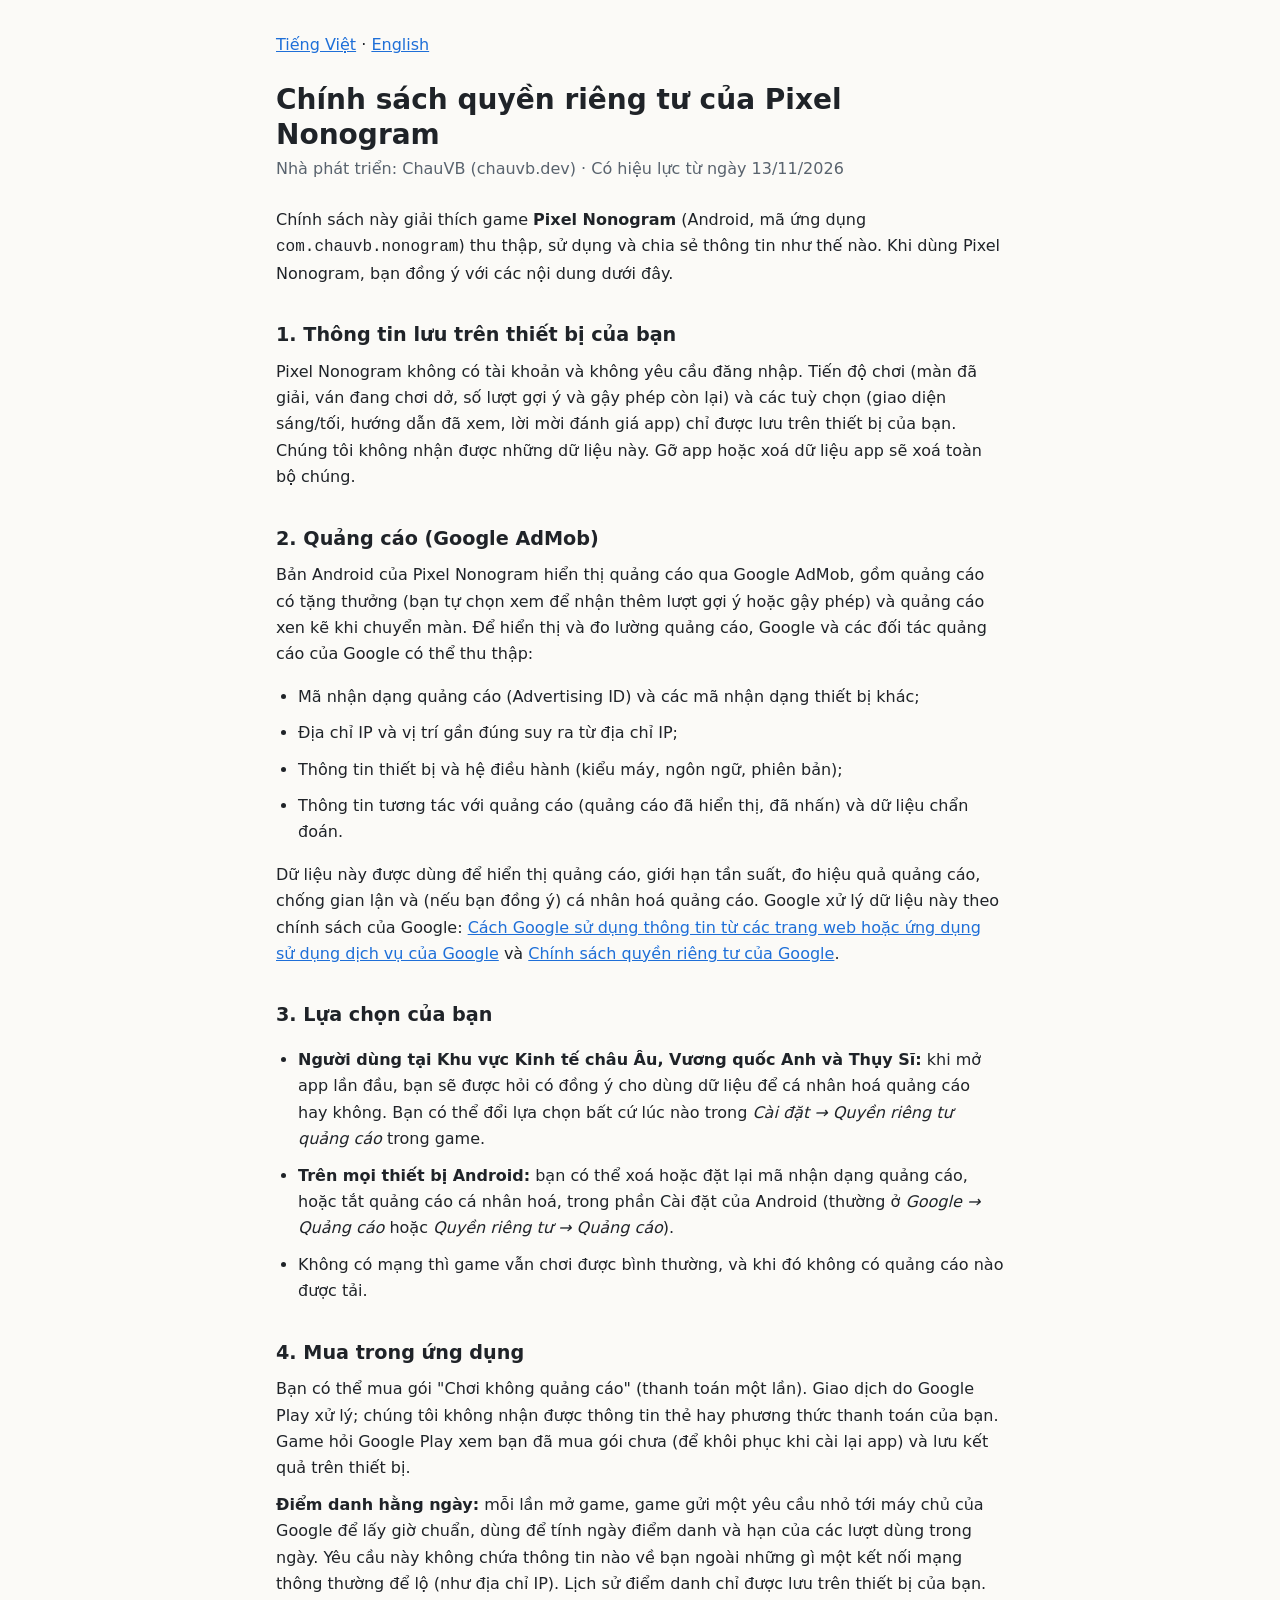
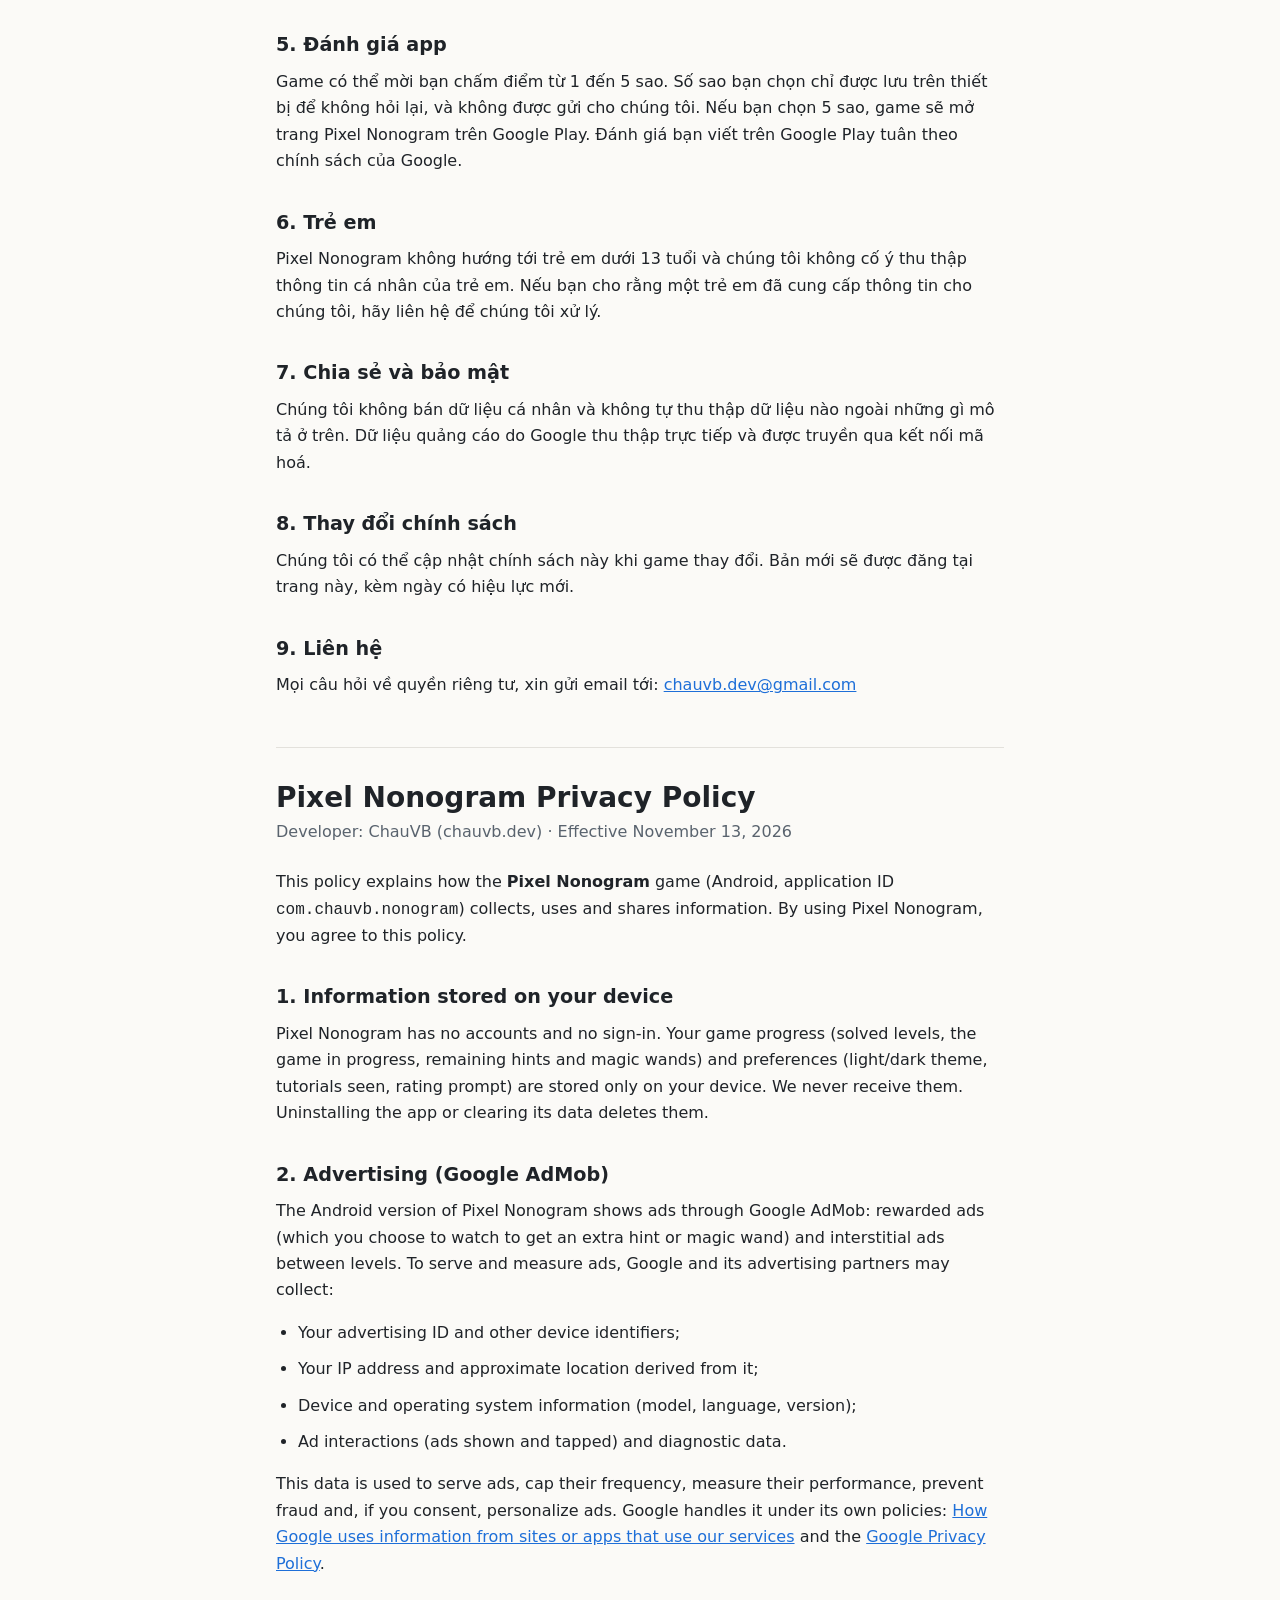
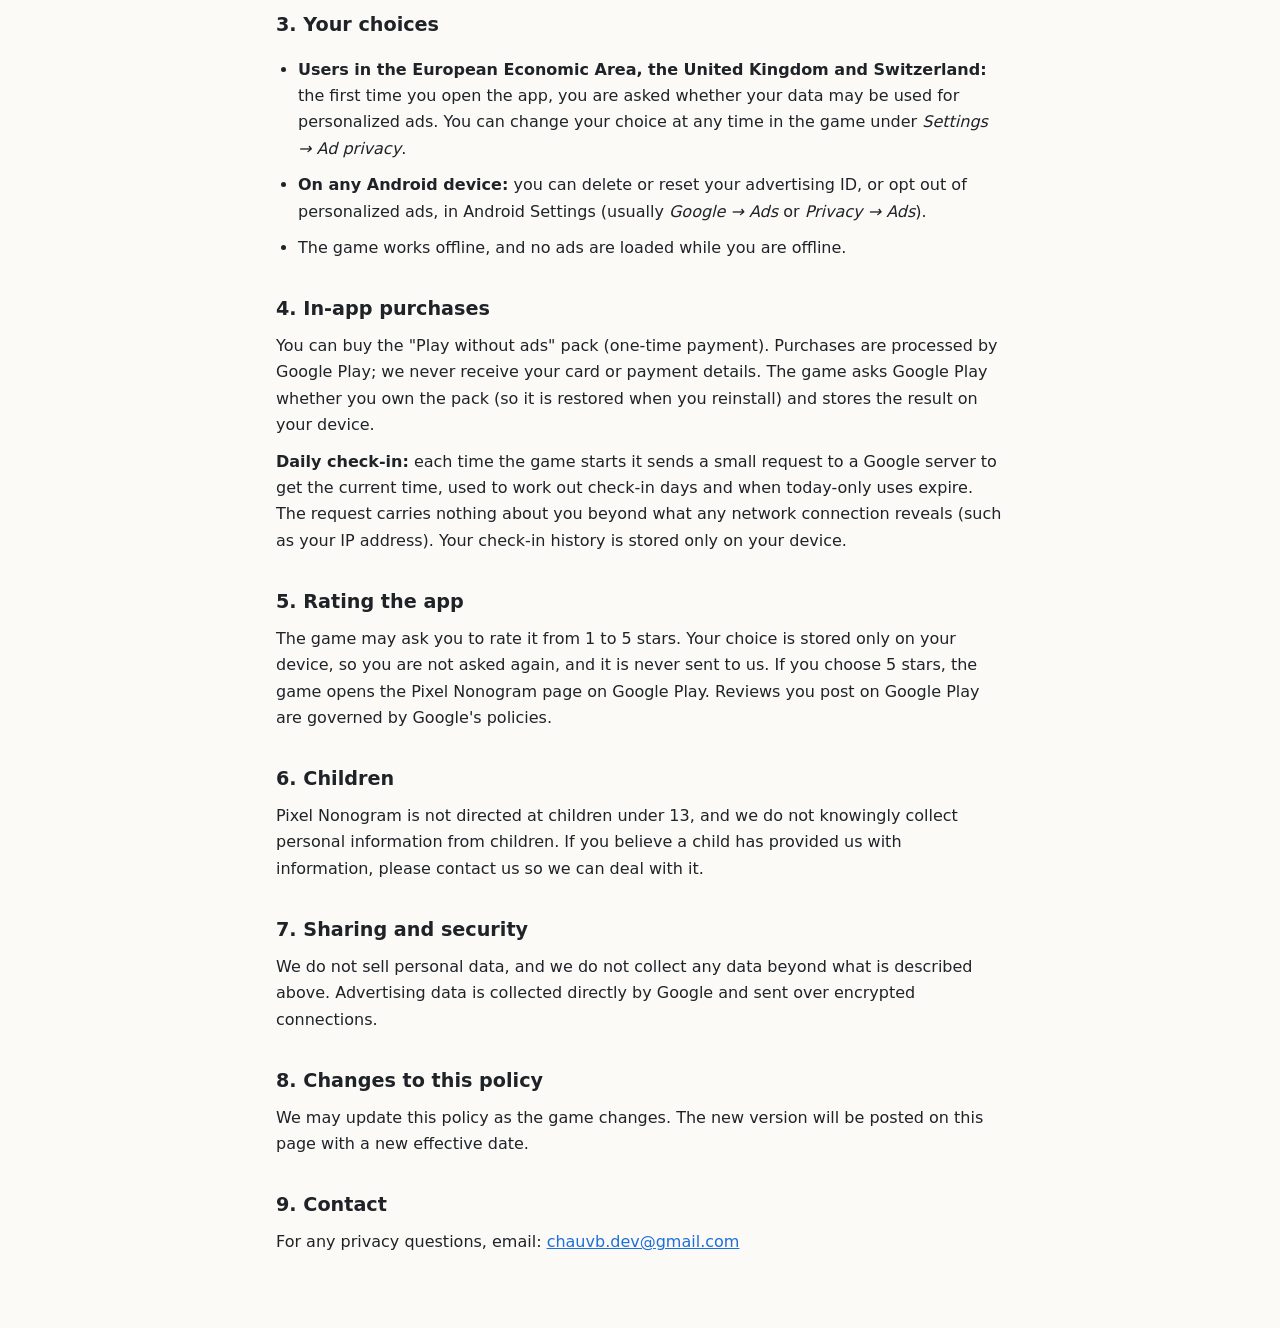
==== nonogram/privacy/index.html @ 297b31ff "Move the Pixel Nonogram privacy policy here and add a README The policy keeps its URL (/nonogram/pri" ====
<!doctype html>
<html lang="vi">
<head>
<meta charset="utf-8">
<meta name="viewport" content="width=device-width, initial-scale=1">
<title>Pixel Nonogram – Chính sách quyền riêng tư / Privacy Policy</title>
<meta name="description" content="Chính sách quyền riêng tư của game Pixel Nonogram / Privacy policy of the Pixel Nonogram game.">
<style>
  :root {
    --bg: #fbfaf7;
    --fg: #1f2328;
    --muted: #59636e;
    --accent: #1e6fd8;
    --rule: #e3e1dc;
  }
  @media (prefers-color-scheme: dark) {
    :root {
      --bg: #15171a;
      --fg: #e6e6e3;
      --muted: #a0a7af;
      --accent: #7fb0f5;
      --rule: #2c3036;
    }
  }
  * { box-sizing: border-box; }
  body {
    margin: 0;
    background: var(--bg);
    color: var(--fg);
    font: 16px/1.65 system-ui, -apple-system, "Segoe UI", Roboto, sans-serif;
  }
  main { max-width: 760px; margin: 0 auto; padding: 32px 16px 64px; }
  h1 { font-size: 1.75rem; line-height: 1.25; margin: 0 0 4px; }
  h2 { font-size: 1.2rem; margin: 32px 0 8px; }
  p, li { margin: 0 0 10px; }
  ul { padding-left: 22px; }
  a { color: var(--accent); }
  .meta { color: var(--muted); margin-bottom: 24px; }
  .lang { margin: 0 0 24px; }
  section.lang-block + section.lang-block {
    border-top: 1px solid var(--rule);
    margin-top: 48px;
    padding-top: 32px;
  }
</style>
</head>
<body>
<main>
  <p class="lang"><a href="#vi">Tiếng Việt</a> · <a href="#en">English</a></p>

  <section class="lang-block" id="vi" lang="vi">
    <h1>Chính sách quyền riêng tư của Pixel Nonogram</h1>
    <p class="meta">Nhà phát triển: ChauVB (chauvb.dev) · Có hiệu lực từ ngày 13/11/2026</p>

    <p>Chính sách này giải thích game <strong>Pixel Nonogram</strong> (Android, mã ứng dụng <code>com.chauvb.nonogram</code>) thu thập, sử dụng và chia sẻ thông tin như thế nào. Khi dùng Pixel Nonogram, bạn đồng ý với các nội dung dưới đây.</p>

    <h2>1. Thông tin lưu trên thiết bị của bạn</h2>
    <p>Pixel Nonogram không có tài khoản và không yêu cầu đăng nhập. Tiến độ chơi (màn đã giải, ván đang chơi dở, số lượt gợi ý và gậy phép còn lại) và các tuỳ chọn (giao diện sáng/tối, hướng dẫn đã xem, lời mời đánh giá app) chỉ được lưu trên thiết bị của bạn. Chúng tôi không nhận được những dữ liệu này. Gỡ app hoặc xoá dữ liệu app sẽ xoá toàn bộ chúng.</p>

    <h2>2. Quảng cáo (Google AdMob)</h2>
    <p>Bản Android của Pixel Nonogram hiển thị quảng cáo qua Google AdMob, gồm quảng cáo có tặng thưởng (bạn tự chọn xem để nhận thêm lượt gợi ý hoặc gậy phép) và quảng cáo xen kẽ khi chuyển màn. Để hiển thị và đo lường quảng cáo, Google và các đối tác quảng cáo của Google có thể thu thập:</p>
    <ul>
      <li>Mã nhận dạng quảng cáo (Advertising ID) và các mã nhận dạng thiết bị khác;</li>
      <li>Địa chỉ IP và vị trí gần đúng suy ra từ địa chỉ IP;</li>
      <li>Thông tin thiết bị và hệ điều hành (kiểu máy, ngôn ngữ, phiên bản);</li>
      <li>Thông tin tương tác với quảng cáo (quảng cáo đã hiển thị, đã nhấn) và dữ liệu chẩn đoán.</li>
    </ul>
    <p>Dữ liệu này được dùng để hiển thị quảng cáo, giới hạn tần suất, đo hiệu quả quảng cáo, chống gian lận và (nếu bạn đồng ý) cá nhân hoá quảng cáo. Google xử lý dữ liệu này theo chính sách của Google: <a href="https://policies.google.com/technologies/partner-sites">Cách Google sử dụng thông tin từ các trang web hoặc ứng dụng sử dụng dịch vụ của Google</a> và <a href="https://policies.google.com/privacy">Chính sách quyền riêng tư của Google</a>.</p>

    <h2>3. Lựa chọn của bạn</h2>
    <ul>
      <li><strong>Người dùng tại Khu vực Kinh tế châu Âu, Vương quốc Anh và Thụy Sĩ:</strong> khi mở app lần đầu, bạn sẽ được hỏi có đồng ý cho dùng dữ liệu để cá nhân hoá quảng cáo hay không. Bạn có thể đổi lựa chọn bất cứ lúc nào trong <em>Cài đặt → Quyền riêng tư quảng cáo</em> trong game.</li>
      <li><strong>Trên mọi thiết bị Android:</strong> bạn có thể xoá hoặc đặt lại mã nhận dạng quảng cáo, hoặc tắt quảng cáo cá nhân hoá, trong phần Cài đặt của Android (thường ở <em>Google → Quảng cáo</em> hoặc <em>Quyền riêng tư → Quảng cáo</em>).</li>
      <li>Không có mạng thì game vẫn chơi được bình thường, và khi đó không có quảng cáo nào được tải.</li>
    </ul>

    <h2>4. Mua trong ứng dụng</h2>
    <p>Bạn có thể mua gói "Chơi không quảng cáo" (thanh toán một lần). Giao dịch do Google Play xử lý; chúng tôi không nhận được thông tin thẻ hay phương thức thanh toán của bạn. Game hỏi Google Play xem bạn đã mua gói chưa (để khôi phục khi cài lại app) và lưu kết quả trên thiết bị.</p>
    <p><strong>Điểm danh hằng ngày:</strong> mỗi lần mở game, game gửi một yêu cầu nhỏ tới máy chủ của Google để lấy giờ chuẩn, dùng để tính ngày điểm danh và hạn của các lượt dùng trong ngày. Yêu cầu này không chứa thông tin nào về bạn ngoài những gì một kết nối mạng thông thường để lộ (như địa chỉ IP). Lịch sử điểm danh chỉ được lưu trên thiết bị của bạn.</p>

    <h2>5. Đánh giá app</h2>
    <p>Game có thể mời bạn chấm điểm từ 1 đến 5 sao. Số sao bạn chọn chỉ được lưu trên thiết bị để không hỏi lại, và không được gửi cho chúng tôi. Nếu bạn chọn 5 sao, game sẽ mở trang Pixel Nonogram trên Google Play. Đánh giá bạn viết trên Google Play tuân theo chính sách của Google.</p>

    <h2>6. Trẻ em</h2>
    <p>Pixel Nonogram không hướng tới trẻ em dưới 13 tuổi và chúng tôi không cố ý thu thập thông tin cá nhân của trẻ em. Nếu bạn cho rằng một trẻ em đã cung cấp thông tin cho chúng tôi, hãy liên hệ để chúng tôi xử lý.</p>

    <h2>7. Chia sẻ và bảo mật</h2>
    <p>Chúng tôi không bán dữ liệu cá nhân và không tự thu thập dữ liệu nào ngoài những gì mô tả ở trên. Dữ liệu quảng cáo do Google thu thập trực tiếp và được truyền qua kết nối mã hoá.</p>

    <h2>8. Thay đổi chính sách</h2>
    <p>Chúng tôi có thể cập nhật chính sách này khi game thay đổi. Bản mới sẽ được đăng tại trang này, kèm ngày có hiệu lực mới.</p>

    <h2>9. Liên hệ</h2>
    <p>Mọi câu hỏi về quyền riêng tư, xin gửi email tới: <a href="mailto:chauvb.dev@gmail.com">chauvb.dev@gmail.com</a></p>
  </section>

  <section class="lang-block" id="en" lang="en">
    <h1>Pixel Nonogram Privacy Policy</h1>
    <p class="meta">Developer: ChauVB (chauvb.dev) · Effective November 13, 2026</p>

    <p>This policy explains how the <strong>Pixel Nonogram</strong> game (Android, application ID <code>com.chauvb.nonogram</code>) collects, uses and shares information. By using Pixel Nonogram, you agree to this policy.</p>

    <h2>1. Information stored on your device</h2>
    <p>Pixel Nonogram has no accounts and no sign-in. Your game progress (solved levels, the game in progress, remaining hints and magic wands) and preferences (light/dark theme, tutorials seen, rating prompt) are stored only on your device. We never receive them. Uninstalling the app or clearing its data deletes them.</p>

    <h2>2. Advertising (Google AdMob)</h2>
    <p>The Android version of Pixel Nonogram shows ads through Google AdMob: rewarded ads (which you choose to watch to get an extra hint or magic wand) and interstitial ads between levels. To serve and measure ads, Google and its advertising partners may collect:</p>
    <ul>
      <li>Your advertising ID and other device identifiers;</li>
      <li>Your IP address and approximate location derived from it;</li>
      <li>Device and operating system information (model, language, version);</li>
      <li>Ad interactions (ads shown and tapped) and diagnostic data.</li>
    </ul>
    <p>This data is used to serve ads, cap their frequency, measure their performance, prevent fraud and, if you consent, personalize ads. Google handles it under its own policies: <a href="https://policies.google.com/technologies/partner-sites">How Google uses information from sites or apps that use our services</a> and the <a href="https://policies.google.com/privacy">Google Privacy Policy</a>.</p>

    <h2>3. Your choices</h2>
    <ul>
      <li><strong>Users in the European Economic Area, the United Kingdom and Switzerland:</strong> the first time you open the app, you are asked whether your data may be used for personalized ads. You can change your choice at any time in the game under <em>Settings → Ad privacy</em>.</li>
      <li><strong>On any Android device:</strong> you can delete or reset your advertising ID, or opt out of personalized ads, in Android Settings (usually <em>Google → Ads</em> or <em>Privacy → Ads</em>).</li>
      <li>The game works offline, and no ads are loaded while you are offline.</li>
    </ul>

    <h2>4. In-app purchases</h2>
    <p>You can buy the "Play without ads" pack (one-time payment). Purchases are processed by Google Play; we never receive your card or payment details. The game asks Google Play whether you own the pack (so it is restored when you reinstall) and stores the result on your device.</p>
    <p><strong>Daily check-in:</strong> each time the game starts it sends a small request to a Google server to get the current time, used to work out check-in days and when today-only uses expire. The request carries nothing about you beyond what any network connection reveals (such as your IP address). Your check-in history is stored only on your device.</p>

    <h2>5. Rating the app</h2>
    <p>The game may ask you to rate it from 1 to 5 stars. Your choice is stored only on your device, so you are not asked again, and it is never sent to us. If you choose 5 stars, the game opens the Pixel Nonogram page on Google Play. Reviews you post on Google Play are governed by Google's policies.</p>

    <h2>6. Children</h2>
    <p>Pixel Nonogram is not directed at children under 13, and we do not knowingly collect personal information from children. If you believe a child has provided us with information, please contact us so we can deal with it.</p>

    <h2>7. Sharing and security</h2>
    <p>We do not sell personal data, and we do not collect any data beyond what is described above. Advertising data is collected directly by Google and sent over encrypted connections.</p>

    <h2>8. Changes to this policy</h2>
    <p>We may update this policy as the game changes. The new version will be posted on this page with a new effective date.</p>

    <h2>9. Contact</h2>
    <p>For any privacy questions, email: <a href="mailto:chauvb.dev@gmail.com">chauvb.dev@gmail.com</a></p>
  </section>
</main>
</body>
</html>
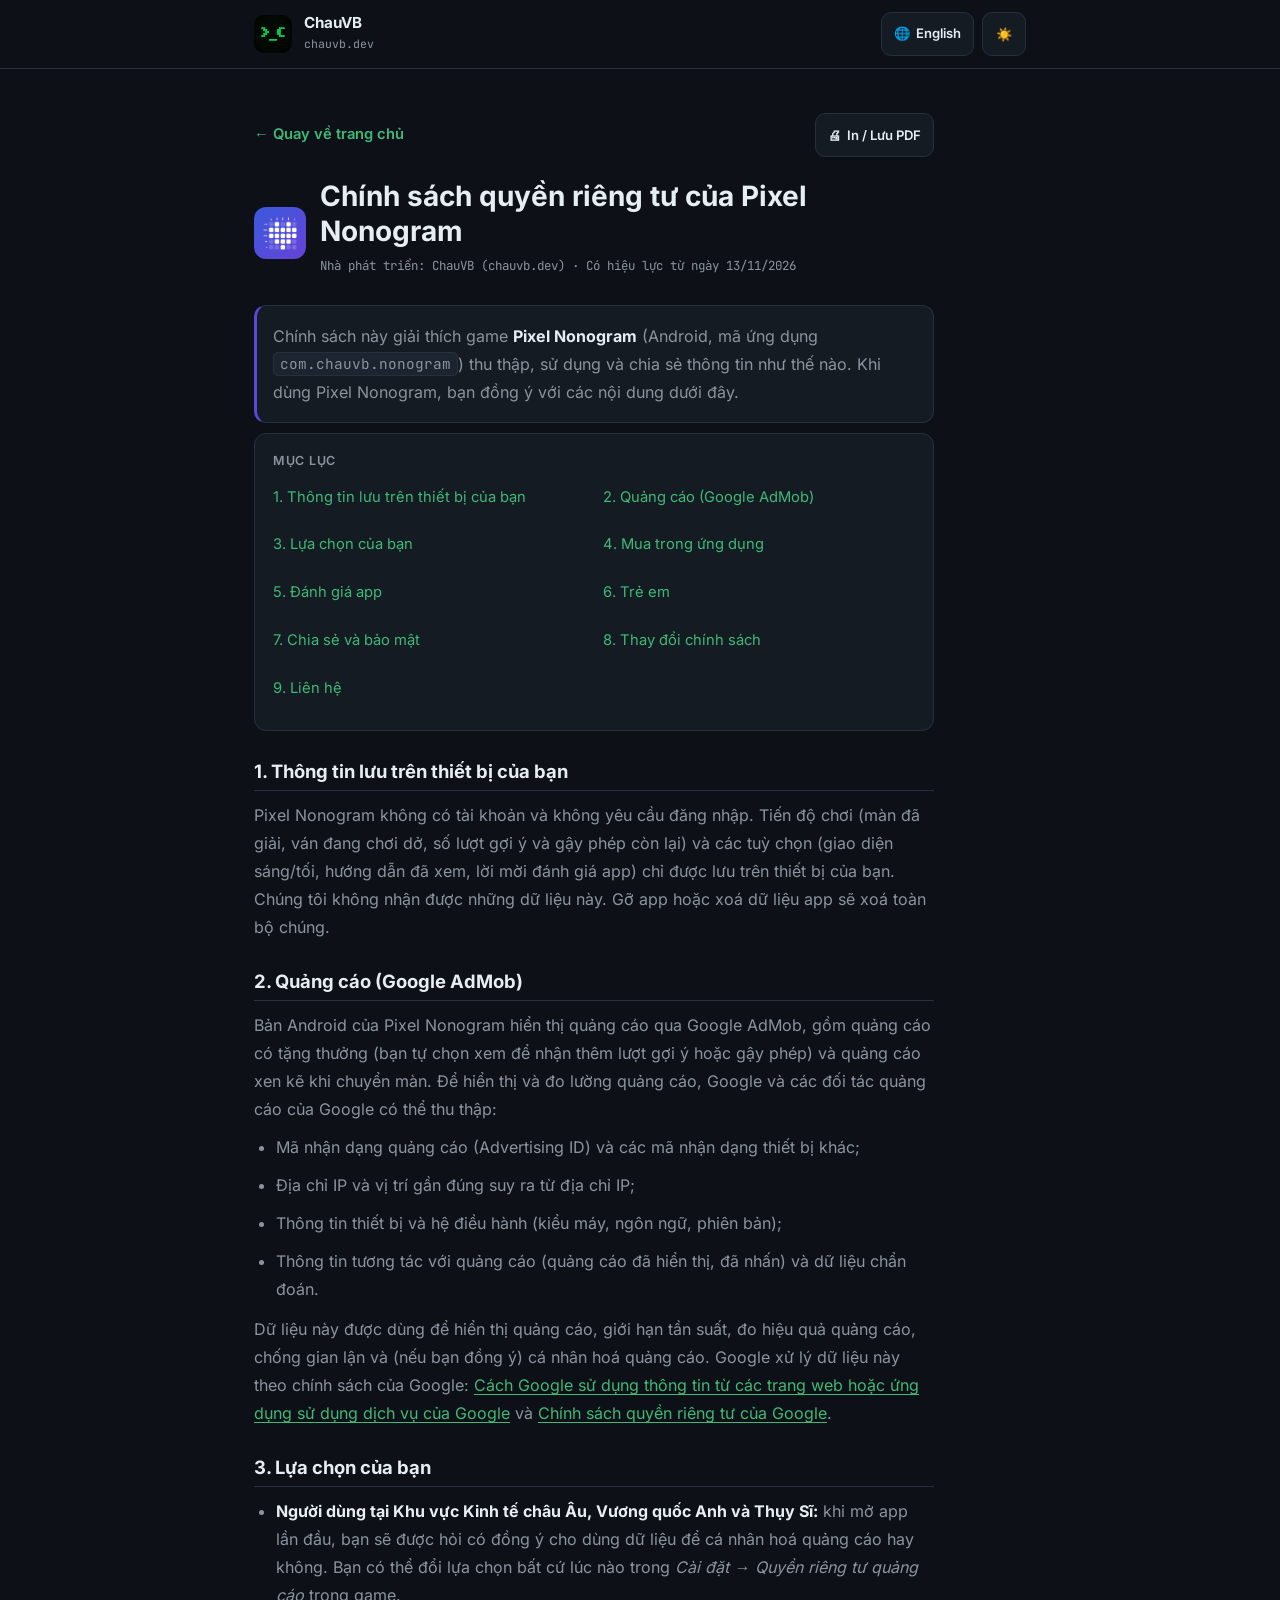
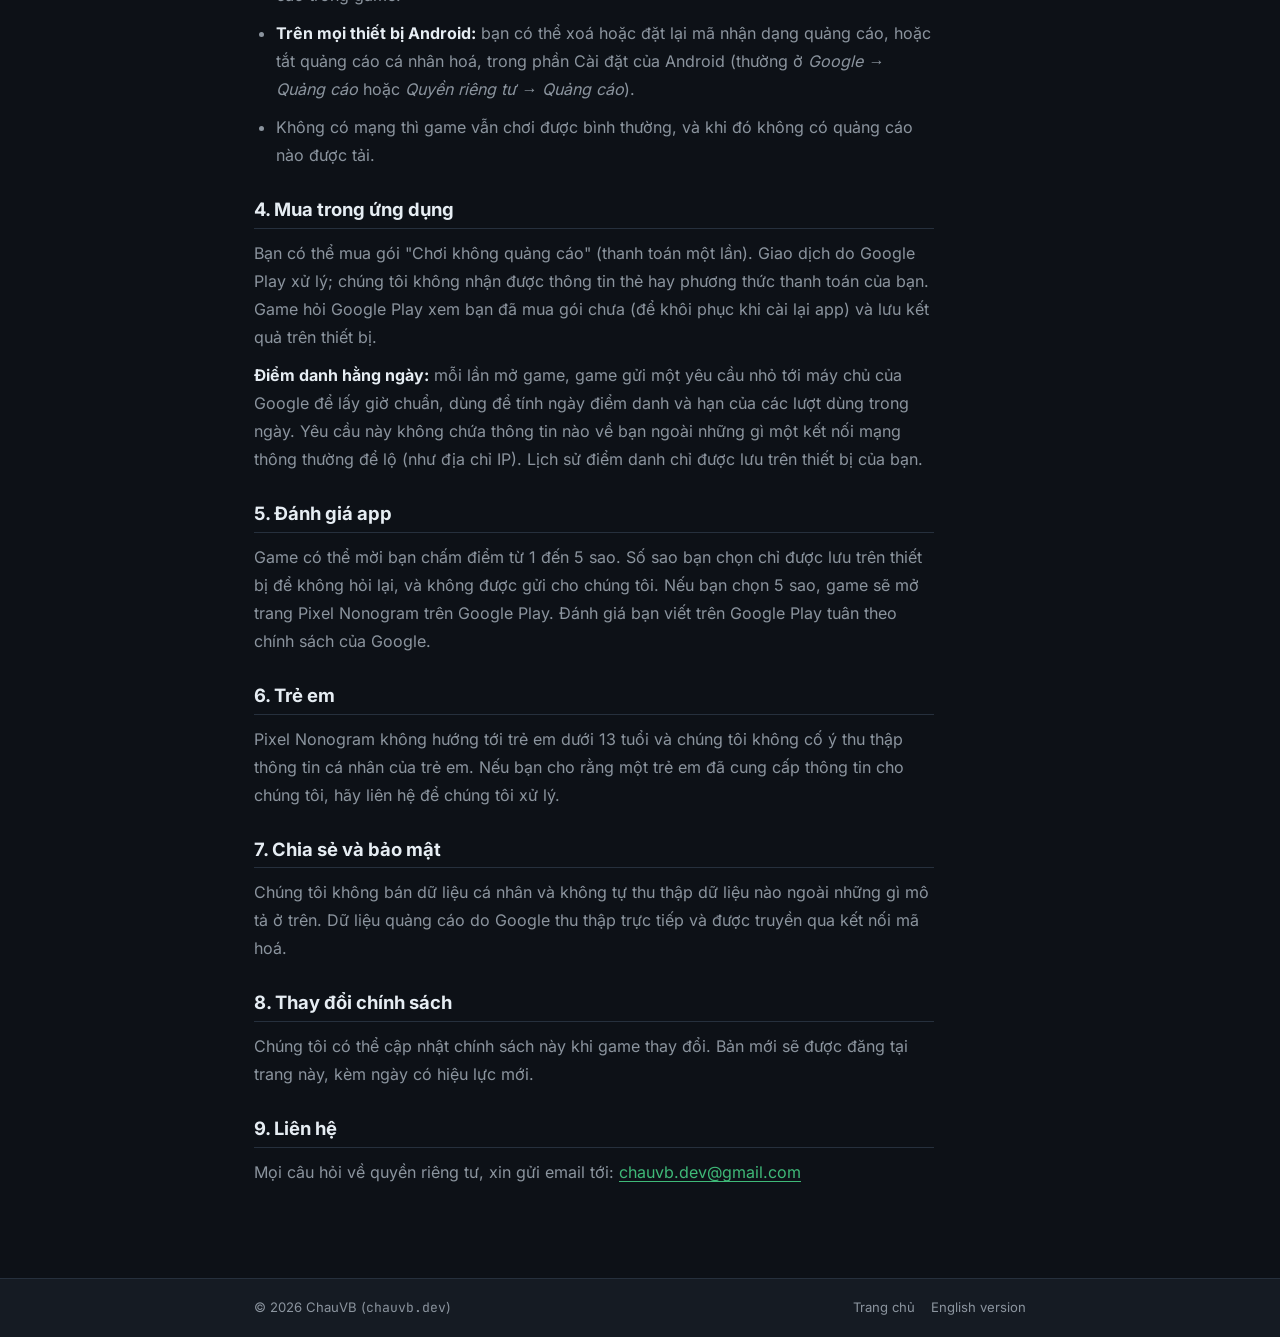
==== commit 3fa6a866: "Redesign ChauVB website (dark-default minimalist theme, /en/ i18n, templates, 404)" ====
--- a/nonogram/privacy/index.html
+++ b/nonogram/privacy/index.html
@@ -1,144 +1,163 @@
 <!doctype html>
 <html lang="vi">
 <head>
-<meta charset="utf-8">
-<meta name="viewport" content="width=device-width, initial-scale=1">
-<title>Pixel Nonogram – Chính sách quyền riêng tư / Privacy Policy</title>
-<meta name="description" content="Chính sách quyền riêng tư của game Pixel Nonogram / Privacy policy of the Pixel Nonogram game.">
-<style>
-  :root {
-    --bg: #fbfaf7;
-    --fg: #1f2328;
-    --muted: #59636e;
-    --accent: #1e6fd8;
-    --rule: #e3e1dc;
-  }
-  @media (prefers-color-scheme: dark) {
-    :root {
-      --bg: #15171a;
-      --fg: #e6e6e3;
-      --muted: #a0a7af;
-      --accent: #7fb0f5;
-      --rule: #2c3036;
-    }
-  }
-  * { box-sizing: border-box; }
-  body {
-    margin: 0;
-    background: var(--bg);
-    color: var(--fg);
-    font: 16px/1.65 system-ui, -apple-system, "Segoe UI", Roboto, sans-serif;
-  }
-  main { max-width: 760px; margin: 0 auto; padding: 32px 16px 64px; }
-  h1 { font-size: 1.75rem; line-height: 1.25; margin: 0 0 4px; }
-  h2 { font-size: 1.2rem; margin: 32px 0 8px; }
-  p, li { margin: 0 0 10px; }
-  ul { padding-left: 22px; }
-  a { color: var(--accent); }
-  .meta { color: var(--muted); margin-bottom: 24px; }
-  .lang { margin: 0 0 24px; }
-  section.lang-block + section.lang-block {
-    border-top: 1px solid var(--rule);
-    margin-top: 48px;
-    padding-top: 32px;
-  }
-</style>
+  <meta charset="utf-8">
+  <meta name="viewport" content="width=device-width, initial-scale=1">
+  <title>Chính sách quyền riêng tư của Pixel Nonogram — ChauVB</title>
+  <meta name="description" content="Chính sách quyền riêng tư của game Pixel Nonogram (com.chauvb.nonogram) phát triển bởi ChauVB (chauvb.dev).">
+  <meta name="theme-color" content="#0D1117">
+
+  <link rel="canonical" href="https://vubaochau-coder.github.io/nonogram/privacy/">
+  <link rel="alternate" hreflang="vi" href="https://vubaochau-coder.github.io/nonogram/privacy/">
+  <link rel="alternate" hreflang="en" href="https://vubaochau-coder.github.io/en/nonogram/privacy/">
+  <link rel="alternate" hreflang="x-default" href="https://vubaochau-coder.github.io/nonogram/privacy/">
+
+  <link rel="icon" href="/favicon.ico" sizes="any">
+  <link rel="icon" href="/favicon.svg" type="image/svg+xml">
+  <link rel="apple-touch-icon" href="/apple-touch-icon.png">
+
+  <meta property="og:type" content="article">
+  <meta property="og:site_name" content="ChauVB">
+  <meta property="og:title" content="Chính sách quyền riêng tư của Pixel Nonogram">
+  <meta property="og:description" content="Chính sách quyền riêng tư của game Pixel Nonogram (Android, com.chauvb.nonogram).">
+  <meta property="og:url" content="https://vubaochau-coder.github.io/nonogram/privacy/">
+  <meta property="og:image" content="https://vubaochau-coder.github.io/images/og-image.png">
+
+  <script>try{if(localStorage.getItem('chauvb-theme')==='light')document.documentElement.setAttribute('data-theme','light')}catch(e){}</script>
+  <link rel="stylesheet" href="/assets/site.css">
 </head>
 <body>
-<main>
-  <p class="lang"><a href="#vi">Tiếng Việt</a> · <a href="#en">English</a></p>
+  <a class="skip-link" href="#main-content">Chuyển tới nội dung chính</a>
 
-  <section class="lang-block" id="vi" lang="vi">
-    <h1>Chính sách quyền riêng tư của Pixel Nonogram</h1>
-    <p class="meta">Nhà phát triển: ChauVB (chauvb.dev) · Có hiệu lực từ ngày 13/11/2026</p>
+  <header class="site-header">
+    <div class="container header-inner">
+      <a class="brand-link" href="/">
+        <img class="brand-logo" src="/images/chauvb-logo.svg" alt="Biểu tượng chauvb.dev" width="38" height="38">
+        <span>
+          <span class="brand-name">ChauVB</span>
+          <span class="brand-handle">chauvb.dev</span>
+        </span>
+      </a>
 
-    <p>Chính sách này giải thích game <strong>Pixel Nonogram</strong> (Android, mã ứng dụng <code>com.chauvb.nonogram</code>) thu thập, sử dụng và chia sẻ thông tin như thế nào. Khi dùng Pixel Nonogram, bạn đồng ý với các nội dung dưới đây.</p>
+      <nav class="header-actions" aria-label="Ngôn ngữ và giao diện">
+        <a class="control-btn" href="/en/nonogram/privacy/" lang="en" hreflang="en">
+          <span aria-hidden="true">🌐</span>
+          <span>English</span>
+        </a>
+        <button id="theme-toggle" class="control-btn" type="button" aria-pressed="false"
+                data-label-light="Chuyển sang giao diện sáng"
+                data-label-dark="Chuyển sang giao diện tối"
+                aria-label="Chuyển sang giao diện sáng">
+          <span data-theme-icon aria-hidden="true">☀️</span>
+        </button>
+      </nav>
+    </div>
+  </header>
 
-    <h2>1. Thông tin lưu trên thiết bị của bạn</h2>
-    <p>Pixel Nonogram không có tài khoản và không yêu cầu đăng nhập. Tiến độ chơi (màn đã giải, ván đang chơi dở, số lượt gợi ý và gậy phép còn lại) và các tuỳ chọn (giao diện sáng/tối, hướng dẫn đã xem, lời mời đánh giá app) chỉ được lưu trên thiết bị của bạn. Chúng tôi không nhận được những dữ liệu này. Gỡ app hoặc xoá dữ liệu app sẽ xoá toàn bộ chúng.</p>
+  <main id="main-content" class="container">
+    <article class="policy-article" style="--app-accent: #5B48DA;">
+      <div class="policy-topbar">
+        <a class="back-link" href="/">← Quay về trang chủ</a>
+        <button class="control-btn no-print" type="button" onclick="window.print()">
+          <span aria-hidden="true">🖨</span>
+          <span>In / Lưu PDF</span>
+        </button>
+      </div>
 
-    <h2>2. Quảng cáo (Google AdMob)</h2>
-    <p>Bản Android của Pixel Nonogram hiển thị quảng cáo qua Google AdMob, gồm quảng cáo có tặng thưởng (bạn tự chọn xem để nhận thêm lượt gợi ý hoặc gậy phép) và quảng cáo xen kẽ khi chuyển màn. Để hiển thị và đo lường quảng cáo, Google và các đối tác quảng cáo của Google có thể thu thập:</p>
-    <ul>
-      <li>Mã nhận dạng quảng cáo (Advertising ID) và các mã nhận dạng thiết bị khác;</li>
-      <li>Địa chỉ IP và vị trí gần đúng suy ra từ địa chỉ IP;</li>
-      <li>Thông tin thiết bị và hệ điều hành (kiểu máy, ngôn ngữ, phiên bản);</li>
-      <li>Thông tin tương tác với quảng cáo (quảng cáo đã hiển thị, đã nhấn) và dữ liệu chẩn đoán.</li>
-    </ul>
-    <p>Dữ liệu này được dùng để hiển thị quảng cáo, giới hạn tần suất, đo hiệu quả quảng cáo, chống gian lận và (nếu bạn đồng ý) cá nhân hoá quảng cáo. Google xử lý dữ liệu này theo chính sách của Google: <a href="https://policies.google.com/technologies/partner-sites">Cách Google sử dụng thông tin từ các trang web hoặc ứng dụng sử dụng dịch vụ của Google</a> và <a href="https://policies.google.com/privacy">Chính sách quyền riêng tư của Google</a>.</p>
+      <div class="policy-header">
+        <img class="policy-app-icon" src="/images/pixel-nonogram.png" alt="Biểu tượng Pixel Nonogram" width="52" height="52">
+        <div>
+          <h1>Chính sách quyền riêng tư của Pixel Nonogram</h1>
+          <p class="policy-meta">Nhà phát triển: ChauVB (chauvb.dev) · Có hiệu lực từ ngày 13/11/2026</p>
+        </div>
+      </div>
 
-    <h2>3. Lựa chọn của bạn</h2>
-    <ul>
-      <li><strong>Người dùng tại Khu vực Kinh tế châu Âu, Vương quốc Anh và Thụy Sĩ:</strong> khi mở app lần đầu, bạn sẽ được hỏi có đồng ý cho dùng dữ liệu để cá nhân hoá quảng cáo hay không. Bạn có thể đổi lựa chọn bất cứ lúc nào trong <em>Cài đặt → Quyền riêng tư quảng cáo</em> trong game.</li>
-      <li><strong>Trên mọi thiết bị Android:</strong> bạn có thể xoá hoặc đặt lại mã nhận dạng quảng cáo, hoặc tắt quảng cáo cá nhân hoá, trong phần Cài đặt của Android (thường ở <em>Google → Quảng cáo</em> hoặc <em>Quyền riêng tư → Quảng cáo</em>).</li>
-      <li>Không có mạng thì game vẫn chơi được bình thường, và khi đó không có quảng cáo nào được tải.</li>
-    </ul>
+      <p class="policy-lead">Chính sách này giải thích game <strong>Pixel Nonogram</strong> (Android, mã ứng dụng <code>com.chauvb.nonogram</code>) thu thập, sử dụng và chia sẻ thông tin như thế nào. Khi dùng Pixel Nonogram, bạn đồng ý với các nội dung dưới đây.</p>
 
-    <h2>4. Mua trong ứng dụng</h2>
-    <p>Bạn có thể mua gói "Chơi không quảng cáo" (thanh toán một lần). Giao dịch do Google Play xử lý; chúng tôi không nhận được thông tin thẻ hay phương thức thanh toán của bạn. Game hỏi Google Play xem bạn đã mua gói chưa (để khôi phục khi cài lại app) và lưu kết quả trên thiết bị.</p>
-    <p><strong>Điểm danh hằng ngày:</strong> mỗi lần mở game, game gửi một yêu cầu nhỏ tới máy chủ của Google để lấy giờ chuẩn, dùng để tính ngày điểm danh và hạn của các lượt dùng trong ngày. Yêu cầu này không chứa thông tin nào về bạn ngoài những gì một kết nối mạng thông thường để lộ (như địa chỉ IP). Lịch sử điểm danh chỉ được lưu trên thiết bị của bạn.</p>
+      <nav class="policy-toc" aria-label="Mục lục">
+        <p class="policy-toc-title">Mục lục</p>
+        <ol>
+          <li><a href="#sec-1">1. Thông tin lưu trên thiết bị của bạn</a></li>
+          <li><a href="#sec-2">2. Quảng cáo (Google AdMob)</a></li>
+          <li><a href="#sec-3">3. Lựa chọn của bạn</a></li>
+          <li><a href="#sec-4">4. Mua trong ứng dụng</a></li>
+          <li><a href="#sec-5">5. Đánh giá app</a></li>
+          <li><a href="#sec-6">6. Trẻ em</a></li>
+          <li><a href="#sec-7">7. Chia sẻ và bảo mật</a></li>
+          <li><a href="#sec-8">8. Thay đổi chính sách</a></li>
+          <li><a href="#sec-9">9. Liên hệ</a></li>
+        </ol>
+      </nav>
 
-    <h2>5. Đánh giá app</h2>
-    <p>Game có thể mời bạn chấm điểm từ 1 đến 5 sao. Số sao bạn chọn chỉ được lưu trên thiết bị để không hỏi lại, và không được gửi cho chúng tôi. Nếu bạn chọn 5 sao, game sẽ mở trang Pixel Nonogram trên Google Play. Đánh giá bạn viết trên Google Play tuân theo chính sách của Google.</p>
+      <section id="sec-1">
+        <h2>1. Thông tin lưu trên thiết bị của bạn</h2>
+        <p>Pixel Nonogram không có tài khoản và không yêu cầu đăng nhập. Tiến độ chơi (màn đã giải, ván đang chơi dở, số lượt gợi ý và gậy phép còn lại) và các tuỳ chọn (giao diện sáng/tối, hướng dẫn đã xem, lời mời đánh giá app) chỉ được lưu trên thiết bị của bạn. Chúng tôi không nhận được những dữ liệu này. Gỡ app hoặc xoá dữ liệu app sẽ xoá toàn bộ chúng.</p>
+      </section>
 
-    <h2>6. Trẻ em</h2>
-    <p>Pixel Nonogram không hướng tới trẻ em dưới 13 tuổi và chúng tôi không cố ý thu thập thông tin cá nhân của trẻ em. Nếu bạn cho rằng một trẻ em đã cung cấp thông tin cho chúng tôi, hãy liên hệ để chúng tôi xử lý.</p>
+      <section id="sec-2">
+        <h2>2. Quảng cáo (Google AdMob)</h2>
+        <p>Bản Android của Pixel Nonogram hiển thị quảng cáo qua Google AdMob, gồm quảng cáo có tặng thưởng (bạn tự chọn xem để nhận thêm lượt gợi ý hoặc gậy phép) và quảng cáo xen kẽ khi chuyển màn. Để hiển thị và đo lường quảng cáo, Google và các đối tác quảng cáo của Google có thể thu thập:</p>
+        <ul>
+          <li>Mã nhận dạng quảng cáo (Advertising ID) và các mã nhận dạng thiết bị khác;</li>
+          <li>Địa chỉ IP và vị trí gần đúng suy ra từ địa chỉ IP;</li>
+          <li>Thông tin thiết bị và hệ điều hành (kiểu máy, ngôn ngữ, phiên bản);</li>
+          <li>Thông tin tương tác với quảng cáo (quảng cáo đã hiển thị, đã nhấn) và dữ liệu chẩn đoán.</li>
+        </ul>
+        <p>Dữ liệu này được dùng để hiển thị quảng cáo, giới hạn tần suất, đo hiệu quả quảng cáo, chống gian lận và (nếu bạn đồng ý) cá nhân hoá quảng cáo. Google xử lý dữ liệu này theo chính sách của Google: <a href="https://policies.google.com/technologies/partner-sites">Cách Google sử dụng thông tin từ các trang web hoặc ứng dụng sử dụng dịch vụ của Google</a> và <a href="https://policies.google.com/privacy">Chính sách quyền riêng tư của Google</a>.</p>
+      </section>
 
-    <h2>7. Chia sẻ và bảo mật</h2>
-    <p>Chúng tôi không bán dữ liệu cá nhân và không tự thu thập dữ liệu nào ngoài những gì mô tả ở trên. Dữ liệu quảng cáo do Google thu thập trực tiếp và được truyền qua kết nối mã hoá.</p>
+      <section id="sec-3">
+        <h2>3. Lựa chọn của bạn</h2>
+        <ul>
+          <li><strong>Người dùng tại Khu vực Kinh tế châu Âu, Vương quốc Anh và Thụy Sĩ:</strong> khi mở app lần đầu, bạn sẽ được hỏi có đồng ý cho dùng dữ liệu để cá nhân hoá quảng cáo hay không. Bạn có thể đổi lựa chọn bất cứ lúc nào trong <em>Cài đặt → Quyền riêng tư quảng cáo</em> trong game.</li>
+          <li><strong>Trên mọi thiết bị Android:</strong> bạn có thể xoá hoặc đặt lại mã nhận dạng quảng cáo, hoặc tắt quảng cáo cá nhân hoá, trong phần Cài đặt của Android (thường ở <em>Google → Quảng cáo</em> hoặc <em>Quyền riêng tư → Quảng cáo</em>).</li>
+          <li>Không có mạng thì game vẫn chơi được bình thường, và khi đó không có quảng cáo nào được tải.</li>
+        </ul>
+      </section>
 
-    <h2>8. Thay đổi chính sách</h2>
-    <p>Chúng tôi có thể cập nhật chính sách này khi game thay đổi. Bản mới sẽ được đăng tại trang này, kèm ngày có hiệu lực mới.</p>
+      <section id="sec-4">
+        <h2>4. Mua trong ứng dụng</h2>
+        <p>Bạn có thể mua gói "Chơi không quảng cáo" (thanh toán một lần). Giao dịch do Google Play xử lý; chúng tôi không nhận được thông tin thẻ hay phương thức thanh toán của bạn. Game hỏi Google Play xem bạn đã mua gói chưa (để khôi phục khi cài lại app) và lưu kết quả trên thiết bị.</p>
+        <p><strong>Điểm danh hằng ngày:</strong> mỗi lần mở game, game gửi một yêu cầu nhỏ tới máy chủ của Google để lấy giờ chuẩn, dùng để tính ngày điểm danh và hạn của các lượt dùng trong ngày. Yêu cầu này không chứa thông tin nào về bạn ngoài những gì một kết nối mạng thông thường để lộ (như địa chỉ IP). Lịch sử điểm danh chỉ được lưu trên thiết bị của bạn.</p>
+      </section>
 
-    <h2>9. Liên hệ</h2>
-    <p>Mọi câu hỏi về quyền riêng tư, xin gửi email tới: <a href="mailto:chauvb.dev@gmail.com">chauvb.dev@gmail.com</a></p>
-  </section>
+      <section id="sec-5">
+        <h2>5. Đánh giá app</h2>
+        <p>Game có thể mời bạn chấm điểm từ 1 đến 5 sao. Số sao bạn chọn chỉ được lưu trên thiết bị để không hỏi lại, và không được gửi cho chúng tôi. Nếu bạn chọn 5 sao, game sẽ mở trang Pixel Nonogram trên Google Play. Đánh giá bạn viết trên Google Play tuân theo chính sách của Google.</p>
+      </section>
 
-  <section class="lang-block" id="en" lang="en">
-    <h1>Pixel Nonogram Privacy Policy</h1>
-    <p class="meta">Developer: ChauVB (chauvb.dev) · Effective November 13, 2026</p>
+      <section id="sec-6">
+        <h2>6. Trẻ em</h2>
+        <p>Pixel Nonogram không hướng tới trẻ em dưới 13 tuổi và chúng tôi không cố ý thu thập thông tin cá nhân của trẻ em. Nếu bạn cho rằng một trẻ em đã cung cấp thông tin cho chúng tôi, hãy liên hệ để chúng tôi xử lý.</p>
+      </section>
 
-    <p>This policy explains how the <strong>Pixel Nonogram</strong> game (Android, application ID <code>com.chauvb.nonogram</code>) collects, uses and shares information. By using Pixel Nonogram, you agree to this policy.</p>
+      <section id="sec-7">
+        <h2>7. Chia sẻ và bảo mật</h2>
+        <p>Chúng tôi không bán dữ liệu cá nhân và không tự thu thập dữ liệu nào ngoài những gì mô tả ở trên. Dữ liệu quảng cáo do Google thu thập trực tiếp và được truyền qua kết nối mã hoá.</p>
+      </section>
 
-    <h2>1. Information stored on your device</h2>
-    <p>Pixel Nonogram has no accounts and no sign-in. Your game progress (solved levels, the game in progress, remaining hints and magic wands) and preferences (light/dark theme, tutorials seen, rating prompt) are stored only on your device. We never receive them. Uninstalling the app or clearing its data deletes them.</p>
+      <section id="sec-8">
+        <h2>8. Thay đổi chính sách</h2>
+        <p>Chúng tôi có thể cập nhật chính sách này khi game thay đổi. Bản mới sẽ được đăng tại trang này, kèm ngày có hiệu lực mới.</p>
+      </section>
 
-    <h2>2. Advertising (Google AdMob)</h2>
-    <p>The Android version of Pixel Nonogram shows ads through Google AdMob: rewarded ads (which you choose to watch to get an extra hint or magic wand) and interstitial ads between levels. To serve and measure ads, Google and its advertising partners may collect:</p>
-    <ul>
-      <li>Your advertising ID and other device identifiers;</li>
-      <li>Your IP address and approximate location derived from it;</li>
-      <li>Device and operating system information (model, language, version);</li>
-      <li>Ad interactions (ads shown and tapped) and diagnostic data.</li>
-    </ul>
-    <p>This data is used to serve ads, cap their frequency, measure their performance, prevent fraud and, if you consent, personalize ads. Google handles it under its own policies: <a href="https://policies.google.com/technologies/partner-sites">How Google uses information from sites or apps that use our services</a> and the <a href="https://policies.google.com/privacy">Google Privacy Policy</a>.</p>
+      <section id="sec-9">
+        <h2>9. Liên hệ</h2>
+        <p>Mọi câu hỏi về quyền riêng tư, xin gửi email tới: <a href="mailto:chauvb.dev@gmail.com">chauvb.dev@gmail.com</a></p>
+      </section>
+    </article>
+  </main>
 
-    <h2>3. Your choices</h2>
-    <ul>
-      <li><strong>Users in the European Economic Area, the United Kingdom and Switzerland:</strong> the first time you open the app, you are asked whether your data may be used for personalized ads. You can change your choice at any time in the game under <em>Settings → Ad privacy</em>.</li>
-      <li><strong>On any Android device:</strong> you can delete or reset your advertising ID, or opt out of personalized ads, in Android Settings (usually <em>Google → Ads</em> or <em>Privacy → Ads</em>).</li>
-      <li>The game works offline, and no ads are loaded while you are offline.</li>
-    </ul>
+  <footer class="site-footer">
+    <div class="container footer-inner">
+      <div>© 2026 ChauVB (<span class="mono">chauvb.dev</span>)</div>
+      <div class="footer-links">
+        <a href="/">Trang chủ</a>
+        <a href="/en/nonogram/privacy/" lang="en" hreflang="en">English version</a>
+      </div>
+    </div>
+  </footer>
 
-    <h2>4. In-app purchases</h2>
-    <p>You can buy the "Play without ads" pack (one-time payment). Purchases are processed by Google Play; we never receive your card or payment details. The game asks Google Play whether you own the pack (so it is restored when you reinstall) and stores the result on your device.</p>
-    <p><strong>Daily check-in:</strong> each time the game starts it sends a small request to a Google server to get the current time, used to work out check-in days and when today-only uses expire. The request carries nothing about you beyond what any network connection reveals (such as your IP address). Your check-in history is stored only on your device.</p>
-
-    <h2>5. Rating the app</h2>
-    <p>The game may ask you to rate it from 1 to 5 stars. Your choice is stored only on your device, so you are not asked again, and it is never sent to us. If you choose 5 stars, the game opens the Pixel Nonogram page on Google Play. Reviews you post on Google Play are governed by Google's policies.</p>
-
-    <h2>6. Children</h2>
-    <p>Pixel Nonogram is not directed at children under 13, and we do not knowingly collect personal information from children. If you believe a child has provided us with information, please contact us so we can deal with it.</p>
-
-    <h2>7. Sharing and security</h2>
-    <p>We do not sell personal data, and we do not collect any data beyond what is described above. Advertising data is collected directly by Google and sent over encrypted connections.</p>
-
-    <h2>8. Changes to this policy</h2>
-    <p>We may update this policy as the game changes. The new version will be posted on this page with a new effective date.</p>
-
-    <h2>9. Contact</h2>
-    <p>For any privacy questions, email: <a href="mailto:chauvb.dev@gmail.com">chauvb.dev@gmail.com</a></p>
-  </section>
-</main>
+  <script src="/assets/site.js" defer></script>
 </body>
 </html>
--- a/assets/site.css
+++ b/assets/site.css
@@ -0,0 +1,924 @@
+/* ==========================================================================
+   ChauVB (chauvb.dev) — Shared Stylesheet
+   Default theme: Dark. Light theme via [data-theme="light"].
+   Self-hosted fonts only (zero third-party requests).
+   ========================================================================== */
+
+/* --- Self-hosted Inter (Vietnamese + Latin) --- */
+@font-face {
+  font-family: 'Inter';
+  font-style: normal;
+  font-weight: 400;
+  font-display: swap;
+  src: url('/assets/fonts/inter-vietnamese-400-normal.woff2') format('woff2');
+  unicode-range: U+0102-0103,U+0110-0111,U+0128-0129,U+0168-0169,U+01A0-01A1,U+01AF-01B0,U+0300-0301,U+0303-0304,U+0308-0309,U+0323,U+0329,U+1EA0-1EF9,U+20AB;
+}
+@font-face {
+  font-family: 'Inter';
+  font-style: normal;
+  font-weight: 400;
+  font-display: swap;
+  src: url('/assets/fonts/inter-latin-400-normal.woff2') format('woff2');
+  unicode-range: U+0000-00FF,U+0131,U+0152-0153,U+02BB-02BC,U+02C6,U+02DA,U+02DC,U+0304,U+0308,U+0329,U+2000-206F,U+20AC,U+2122,U+2191,U+2193,U+2212,U+2215,U+FEFF,U+FFFD;
+}
+@font-face {
+  font-family: 'Inter';
+  font-style: normal;
+  font-weight: 600;
+  font-display: swap;
+  src: url('/assets/fonts/inter-vietnamese-600-normal.woff2') format('woff2');
+  unicode-range: U+0102-0103,U+0110-0111,U+0128-0129,U+0168-0169,U+01A0-01A1,U+01AF-01B0,U+0300-0301,U+0303-0304,U+0308-0309,U+0323,U+0329,U+1EA0-1EF9,U+20AB;
+}
+@font-face {
+  font-family: 'Inter';
+  font-style: normal;
+  font-weight: 600;
+  font-display: swap;
+  src: url('/assets/fonts/inter-latin-600-normal.woff2') format('woff2');
+  unicode-range: U+0000-00FF,U+0131,U+0152-0153,U+02BB-02BC,U+02C6,U+02DA,U+02DC,U+0304,U+0308,U+0329,U+2000-206F,U+20AC,U+2122,U+2191,U+2193,U+2212,U+2215,U+FEFF,U+FFFD;
+}
+@font-face {
+  font-family: 'Inter';
+  font-style: normal;
+  font-weight: 700;
+  font-display: swap;
+  src: url('/assets/fonts/inter-vietnamese-700-normal.woff2') format('woff2');
+  unicode-range: U+0102-0103,U+0110-0111,U+0128-0129,U+0168-0169,U+01A0-01A1,U+01AF-01B0,U+0300-0301,U+0303-0304,U+0308-0309,U+0323,U+0329,U+1EA0-1EF9,U+20AB;
+}
+@font-face {
+  font-family: 'Inter';
+  font-style: normal;
+  font-weight: 700;
+  font-display: swap;
+  src: url('/assets/fonts/inter-latin-700-normal.woff2') format('woff2');
+  unicode-range: U+0000-00FF,U+0131,U+0152-0153,U+02BB-02BC,U+02C6,U+02DA,U+02DC,U+0304,U+0308,U+0329,U+2000-206F,U+20AC,U+2122,U+2191,U+2193,U+2212,U+2215,U+FEFF,U+FFFD;
+}
+
+/* --- Self-hosted JetBrains Mono (Vietnamese + Latin) --- */
+@font-face {
+  font-family: 'JetBrains Mono';
+  font-style: normal;
+  font-weight: 400;
+  font-display: swap;
+  src: url('/assets/fonts/jetbrains-mono-vietnamese-400-normal.woff2') format('woff2');
+  unicode-range: U+0102-0103,U+0110-0111,U+0128-0129,U+0168-0169,U+01A0-01A1,U+01AF-01B0,U+0300-0301,U+0303-0304,U+0308-0309,U+0323,U+0329,U+1EA0-1EF9,U+20AB;
+}
+@font-face {
+  font-family: 'JetBrains Mono';
+  font-style: normal;
+  font-weight: 400;
+  font-display: swap;
+  src: url('/assets/fonts/jetbrains-mono-latin-400-normal.woff2') format('woff2');
+  unicode-range: U+0000-00FF,U+0131,U+0152-0153,U+02BB-02BC,U+02C6,U+02DA,U+02DC,U+0304,U+0308,U+0329,U+2000-206F,U+20AC,U+2122,U+2191,U+2193,U+2212,U+2215,U+FEFF,U+FFFD;
+}
+@font-face {
+  font-family: 'JetBrains Mono';
+  font-style: normal;
+  font-weight: 600;
+  font-display: swap;
+  src: url('/assets/fonts/jetbrains-mono-vietnamese-600-normal.woff2') format('woff2');
+  unicode-range: U+0102-0103,U+0110-0111,U+0128-0129,U+0168-0169,U+01A0-01A1,U+01AF-01B0,U+0300-0301,U+0303-0304,U+0308-0309,U+0323,U+0329,U+1EA0-1EF9,U+20AB;
+}
+@font-face {
+  font-family: 'JetBrains Mono';
+  font-style: normal;
+  font-weight: 600;
+  font-display: swap;
+  src: url('/assets/fonts/jetbrains-mono-latin-600-normal.woff2') format('woff2');
+  unicode-range: U+0000-00FF,U+0131,U+0152-0153,U+02BB-02BC,U+02C6,U+02DA,U+02DC,U+0304,U+0308,U+0329,U+2000-206F,U+20AC,U+2122,U+2191,U+2193,U+2212,U+2215,U+FEFF,U+FFFD;
+}
+
+/* --- Design Tokens (Default: Dark) --- */
+:root {
+  color-scheme: dark;
+  --font-sans: 'Inter', -apple-system, BlinkMacSystemFont, 'Segoe UI', Roboto, sans-serif;
+  --font-mono: 'JetBrains Mono', ui-monospace, SFMono-Regular, Menlo, Monaco, Consolas, monospace;
+
+  --bg: #0D1117;
+  --surface: #151B23;
+  --surface-2: #1C242F;
+  --border: #26303D;
+  --fg: #E6EDF3;
+  --muted: #8B949E;
+  --accent: #3FB978;
+  --accent-soft: rgba(63, 185, 120, 0.12);
+  --accent-border: rgba(63, 185, 120, 0.28);
+  --btn-bg: #2EA063;
+  --btn-bg-hover: #35B270;
+  --btn-fg: #FFFFFF;
+
+  /* Soft, eye-friendly 404 pixel grid */
+  --px-on: #2E8F5B;
+  --px-on-border: #3CA86D;
+  --px-off: #1B232E;
+  --px-off-border: #2A3544;
+}
+
+:root[data-theme="light"] {
+  color-scheme: light;
+  --bg: #F8FAFC;
+  --surface: #FFFFFF;
+  --surface-2: #F1F5F9;
+  --border: #E2E8F0;
+  --fg: #0F172A;
+  --muted: #475569;
+  --accent: #15803D;
+  --accent-soft: rgba(21, 128, 61, 0.08);
+  --accent-border: rgba(21, 128, 61, 0.22);
+  --btn-bg: #15803D;
+  --btn-bg-hover: #166534;
+  --btn-fg: #FFFFFF;
+
+  --px-on: #2D7A52;
+  --px-on-border: #236342;
+  --px-off: #E8EEF2;
+  --px-off-border: #D3DCE4;
+}
+
+/* --- Base Reset --- */
+*, *::before, *::after {
+  box-sizing: border-box;
+}
+
+html {
+  scroll-behavior: smooth;
+  -webkit-text-size-adjust: 100%;
+}
+
+@media (prefers-reduced-motion: reduce) {
+  html { scroll-behavior: auto; }
+}
+
+body {
+  margin: 0;
+  min-height: 100vh;
+  display: flex;
+  flex-direction: column;
+  background: var(--bg);
+  color: var(--fg);
+  font-family: var(--font-sans);
+  font-size: 16px;
+  line-height: 1.65;
+  -webkit-font-smoothing: antialiased;
+}
+
+a {
+  color: var(--accent);
+  text-underline-offset: 3px;
+}
+
+a:hover {
+  text-decoration: underline;
+}
+
+:focus-visible {
+  outline: 2px solid var(--accent);
+  outline-offset: 2px;
+  border-radius: 4px;
+}
+
+code {
+  font-family: var(--font-mono);
+  font-size: 0.9em;
+  background: var(--surface-2);
+  border: 1px solid var(--border);
+  border-radius: 5px;
+  padding: 0.1em 0.4em;
+}
+
+.mono {
+  font-family: var(--font-mono);
+}
+
+.skip-link {
+  position: absolute;
+  left: -9999px;
+  top: 0;
+  background: var(--btn-bg);
+  color: var(--btn-fg);
+  padding: 10px 16px;
+  z-index: 100;
+  text-decoration: none;
+  font-weight: 600;
+}
+
+.skip-link:focus {
+  left: 12px;
+  top: 12px;
+  border-radius: 8px;
+}
+
+/* --- Layout Container --- */
+.container {
+  width: 100%;
+  max-width: 820px;
+  margin: 0 auto;
+  padding-left: 24px;
+  padding-right: 24px;
+}
+
+@media (max-width: 560px) {
+  .container {
+    padding-left: 16px;
+    padding-right: 16px;
+  }
+}
+
+/* --- Top Header --- */
+.site-header {
+  position: sticky;
+  top: 0;
+  z-index: 20;
+  background: var(--bg);
+  border-bottom: 1px solid var(--border);
+}
+
+.header-inner {
+  display: flex;
+  align-items: center;
+  justify-content: space-between;
+  gap: 12px;
+  padding-top: 12px;
+  padding-bottom: 12px;
+}
+
+.brand-link {
+  display: inline-flex;
+  align-items: center;
+  gap: 12px;
+  text-decoration: none;
+  color: var(--fg);
+  min-height: 44px;
+}
+
+.brand-link:hover {
+  text-decoration: none;
+}
+
+.brand-logo {
+  width: 38px;
+  height: 38px;
+  border-radius: 10px;
+  display: block;
+  flex-shrink: 0;
+}
+
+.brand-name {
+  display: block;
+  font-weight: 700;
+  font-size: 0.95rem;
+  line-height: 1.1;
+  letter-spacing: -0.01em;
+}
+
+.brand-handle {
+  display: block;
+  font-family: var(--font-mono);
+  font-size: 0.72rem;
+  color: var(--muted);
+  margin-top: 3px;
+}
+
+.header-actions {
+  display: flex;
+  align-items: center;
+  gap: 8px;
+}
+
+.control-btn {
+  display: inline-flex;
+  align-items: center;
+  justify-content: center;
+  gap: 6px;
+  min-height: 44px;
+  min-width: 44px;
+  padding: 0 12px;
+  border-radius: 10px;
+  background: var(--surface);
+  border: 1px solid var(--border);
+  color: var(--fg);
+  font-family: var(--font-sans);
+  font-size: 0.82rem;
+  font-weight: 600;
+  text-decoration: none;
+  cursor: pointer;
+  transition: border-color 0.15s ease, background-color 0.15s ease;
+}
+
+.control-btn:hover {
+  border-color: var(--accent);
+  text-decoration: none;
+}
+
+/* Hide JS-only theme button when scripting is disabled */
+.no-js-hide {
+  display: inline-flex;
+}
+
+/* --- Main Content --- */
+main {
+  flex: 1;
+  padding-top: 44px;
+  padding-bottom: 64px;
+}
+
+@media (max-width: 560px) {
+  main {
+    padding-top: 28px;
+    padding-bottom: 48px;
+  }
+}
+
+/* --- Home Hero --- */
+.hero {
+  margin-bottom: 44px;
+}
+
+.hero-top {
+  display: flex;
+  flex-wrap: wrap;
+  align-items: center;
+  gap: 20px;
+  margin-bottom: 18px;
+}
+
+.hero-avatar-wrap {
+  padding: 4px;
+  border-radius: 20px;
+  background: var(--surface);
+  border: 1px solid var(--border);
+  flex-shrink: 0;
+}
+
+.hero-avatar {
+  width: 72px;
+  height: 72px;
+  border-radius: 16px;
+  display: block;
+}
+
+.hero h1 {
+  font-size: clamp(1.75rem, 4vw, 2.25rem);
+  font-weight: 700;
+  line-height: 1.15;
+  letter-spacing: -0.02em;
+  margin: 0 0 6px;
+}
+
+.hero-tagline {
+  font-family: var(--font-mono);
+  font-size: 0.8rem;
+  color: var(--accent);
+  margin: 0;
+}
+
+.hero-intro {
+  font-size: 1.05rem;
+  line-height: 1.7;
+  color: var(--muted);
+  max-width: 60ch;
+  margin: 0;
+}
+
+/* --- Section Header --- */
+.section-head {
+  display: flex;
+  align-items: center;
+  justify-content: space-between;
+  gap: 12px;
+  margin-bottom: 16px;
+}
+
+.section-title {
+  font-size: 0.85rem;
+  font-weight: 600;
+  text-transform: uppercase;
+  letter-spacing: 0.06em;
+  color: var(--muted);
+  margin: 0;
+}
+
+/* --- Apps Grid & Cards --- */
+.apps-section {
+  margin-bottom: 44px;
+}
+
+.apps-grid {
+  display: grid;
+  gap: 16px;
+  grid-template-columns: repeat(auto-fit, minmax(min(100%, 320px), 1fr));
+}
+
+.app-card {
+  --card-accent: var(--app-accent, var(--accent));
+  display: flex;
+  flex-direction: column;
+  justify-content: space-between;
+  gap: 16px;
+  min-width: 0;
+  background: var(--surface);
+  border: 1px solid var(--border);
+  border-top: 3px solid var(--card-accent);
+  border-radius: 16px;
+  padding: 20px;
+}
+
+.app-card-head {
+  display: flex;
+  align-items: flex-start;
+  gap: 16px;
+}
+
+.app-icon {
+  width: 72px;
+  height: 72px;
+  border-radius: 16px;
+  flex-shrink: 0;
+  display: block;
+}
+
+.app-title-wrap {
+  min-width: 0;
+  flex: 1;
+}
+
+.app-name {
+  font-size: 1.15rem;
+  font-weight: 700;
+  line-height: 1.3;
+  margin: 0;
+  overflow-wrap: break-word;
+}
+
+.app-meta {
+  font-family: var(--font-mono);
+  font-size: 0.78rem;
+  color: var(--muted);
+  margin-top: 4px;
+}
+
+.app-desc {
+  color: var(--muted);
+  font-size: 0.96rem;
+  line-height: 1.65;
+  margin: 16px 0 12px;
+}
+
+.app-tags {
+  display: flex;
+  flex-wrap: wrap;
+  gap: 6px;
+  list-style: none;
+  padding: 0;
+  margin: 0;
+}
+
+.app-tags li {
+  font-size: 0.78rem;
+  color: var(--muted);
+  background: var(--surface-2);
+  border: 1px solid var(--border);
+  border-radius: 6px;
+  padding: 3px 9px;
+}
+
+.app-actions {
+  display: flex;
+  flex-wrap: wrap;
+  align-items: center;
+  gap: 12px 16px;
+  padding-top: 14px;
+  border-top: 1px solid var(--border);
+}
+
+/* Google Play Official-Style Badge Button */
+.play-badge {
+  display: inline-flex;
+  align-items: center;
+  gap: 10px;
+  min-height: 44px;
+  padding: 7px 14px;
+  border-radius: 8px;
+  background: #000000;
+  color: #FFFFFF;
+  border: 1px solid #8A8A8A;
+  text-decoration: none;
+  transition: border-color 0.15s ease, transform 0.12s ease;
+}
+
+.play-badge:hover {
+  border-color: #FFFFFF;
+  text-decoration: none;
+}
+
+.play-badge-text {
+  display: flex;
+  flex-direction: column;
+  line-height: 1;
+  text-align: left;
+}
+
+.play-badge-sub {
+  font-size: 9px;
+  letter-spacing: 0.04em;
+  opacity: 0.9;
+  text-transform: uppercase;
+}
+
+.play-badge-main {
+  font-size: 14px;
+  font-weight: 600;
+  margin-top: 2px;
+  letter-spacing: -0.01em;
+}
+
+.privacy-link {
+  display: inline-flex;
+  align-items: center;
+  min-height: 44px;
+  padding: 0 4px;
+  font-size: 0.9rem;
+  font-weight: 600;
+  color: var(--accent);
+}
+
+/* --- Contact Card --- */
+.contact-card {
+  background: var(--surface);
+  border: 1px solid var(--border);
+  border-radius: 16px;
+  padding: 20px;
+}
+
+.contact-card p {
+  color: var(--muted);
+  font-size: 0.96rem;
+  margin: 8px 0 14px;
+}
+
+.email-chip {
+  display: inline-flex;
+  align-items: center;
+  gap: 8px;
+  min-height: 44px;
+  padding: 0 14px;
+  border-radius: 10px;
+  background: var(--accent-soft);
+  border: 1px solid var(--accent-border);
+  color: var(--accent);
+  font-family: var(--font-mono);
+  font-size: 0.9rem;
+  font-weight: 600;
+  text-decoration: none;
+}
+
+.email-chip:hover {
+  text-decoration: underline;
+}
+
+/* --- Privacy Policy Article --- */
+.policy-article {
+  max-width: 68ch;
+  font-size: 1rem;
+  line-height: 1.75;
+}
+
+.policy-topbar {
+  display: flex;
+  flex-wrap: wrap;
+  align-items: center;
+  justify-content: space-between;
+  gap: 10px;
+  margin-bottom: 22px;
+}
+
+.back-link {
+  display: inline-flex;
+  align-items: center;
+  min-height: 44px;
+  font-size: 0.92rem;
+  font-weight: 600;
+  text-decoration: none;
+}
+
+.back-link:hover {
+  text-decoration: underline;
+}
+
+.policy-header {
+  display: flex;
+  align-items: center;
+  gap: 14px;
+  margin-bottom: 18px;
+}
+
+.policy-app-icon {
+  width: 52px;
+  height: 52px;
+  border-radius: 12px;
+  flex-shrink: 0;
+  display: block;
+}
+
+.policy-article h1 {
+  font-size: clamp(1.35rem, 3.5vw, 1.75rem);
+  line-height: 1.25;
+  margin: 0 0 6px;
+}
+
+.policy-meta {
+  font-family: var(--font-mono);
+  font-size: 0.78rem;
+  color: var(--muted);
+  margin: 0;
+}
+
+.policy-lead {
+  --lead-accent: var(--app-accent, var(--accent));
+  background: var(--surface);
+  border: 1px solid var(--border);
+  border-left: 3px solid var(--lead-accent);
+  border-radius: 12px;
+  padding: 16px;
+  margin: 20px 0 24px;
+}
+
+.policy-toc {
+  background: var(--surface);
+  border: 1px solid var(--border);
+  border-radius: 12px;
+  padding: 16px 18px;
+  margin-bottom: 28px;
+}
+
+.policy-toc-title {
+  font-size: 0.78rem;
+  font-weight: 600;
+  text-transform: uppercase;
+  letter-spacing: 0.06em;
+  color: var(--muted);
+  margin: 0 0 10px;
+}
+
+.policy-toc ol {
+  list-style: none;
+  padding: 0;
+  margin: 0;
+  display: grid;
+  gap: 6px 18px;
+  grid-template-columns: repeat(auto-fit, minmax(min(100%, 240px), 1fr));
+  font-size: 0.92rem;
+}
+
+.policy-toc a {
+  display: block;
+  padding: 3px 0;
+  text-decoration: none;
+}
+
+.policy-toc a:hover {
+  text-decoration: underline;
+}
+
+.policy-article section {
+  margin-bottom: 28px;
+  scroll-margin-top: 84px;
+}
+
+.policy-article h2 {
+  font-size: 1.15rem;
+  line-height: 1.35;
+  margin: 0 0 10px;
+  padding-bottom: 6px;
+  border-bottom: 1px solid var(--border);
+}
+
+.policy-article p,
+.policy-article li {
+  color: var(--muted);
+  margin: 0 0 10px;
+}
+
+.policy-article strong {
+  color: var(--fg);
+}
+
+.policy-article ul {
+  padding-left: 22px;
+  margin: 8px 0 12px;
+}
+
+/* --- 404 Page --- */
+.notfound-wrap {
+  max-width: 600px;
+  margin: 0 auto;
+  text-align: center;
+  padding-top: 20px;
+}
+
+.pixel-board-card {
+  display: inline-block;
+  background: var(--surface);
+  border: 1px solid var(--border);
+  border-radius: 16px;
+  padding: 16px 18px;
+  margin-bottom: 24px;
+}
+
+.pixel-board-hint {
+  font-size: 0.78rem;
+  color: var(--muted);
+  margin: 0 0 12px;
+}
+
+.pixel-grid-404 {
+  display: inline-grid;
+  grid-template-columns: repeat(11, 22px);
+  gap: 6px;
+}
+
+@media (max-width: 420px) {
+  .pixel-grid-404 {
+    grid-template-columns: repeat(11, 18px);
+    gap: 5px;
+  }
+}
+
+.px-cell {
+  width: 22px;
+  height: 22px;
+  border-radius: 5px;
+  padding: 0;
+  background: var(--px-off);
+  border: 1px solid var(--px-off-border);
+  cursor: pointer;
+  transition: transform 0.12s ease, background-color 0.15s ease;
+}
+
+@media (max-width: 420px) {
+  .px-cell {
+    width: 18px;
+    height: 18px;
+  }
+}
+
+.px-cell[data-on="1"] {
+  background: var(--px-on);
+  border-color: var(--px-on-border);
+}
+
+.px-cell:hover {
+  transform: scale(1.07);
+}
+
+@media (prefers-reduced-motion: reduce) {
+  .px-cell:hover { transform: none; }
+}
+
+.notfound-wrap h1 {
+  font-size: clamp(1.45rem, 4vw, 1.85rem);
+  margin: 0 0 10px;
+}
+
+.notfound-wrap p {
+  color: var(--muted);
+  max-width: 48ch;
+  margin: 0 auto 12px;
+}
+
+.notfound-actions {
+  display: flex;
+  flex-wrap: wrap;
+  justify-content: center;
+  gap: 12px;
+  margin-top: 24px;
+}
+
+.btn-primary,
+.btn-secondary {
+  display: inline-flex;
+  align-items: center;
+  justify-content: center;
+  min-height: 44px;
+  padding: 0 20px;
+  border-radius: 10px;
+  font-size: 0.92rem;
+  font-weight: 600;
+  text-decoration: none;
+  transition: background-color 0.15s ease, border-color 0.15s ease;
+}
+
+.btn-primary {
+  background: var(--btn-bg);
+  color: var(--btn-fg);
+}
+
+.btn-primary:hover {
+  background: var(--btn-bg-hover);
+  text-decoration: none;
+}
+
+.btn-secondary {
+  background: var(--surface);
+  color: var(--fg);
+  border: 1px solid var(--border);
+}
+
+.btn-secondary:hover {
+  border-color: var(--accent);
+  text-decoration: none;
+}
+
+/* --- Footer --- */
+.site-footer {
+  border-top: 1px solid var(--border);
+  background: var(--surface);
+}
+
+.footer-inner {
+  display: flex;
+  flex-wrap: wrap;
+  align-items: center;
+  justify-content: space-between;
+  gap: 10px 20px;
+  padding-top: 18px;
+  padding-bottom: 18px;
+  font-size: 0.82rem;
+  color: var(--muted);
+}
+
+.footer-links {
+  display: flex;
+  flex-wrap: wrap;
+  gap: 16px;
+}
+
+.footer-links a {
+  color: var(--muted);
+  text-decoration: none;
+}
+
+.footer-links a:hover {
+  color: var(--fg);
+  text-decoration: underline;
+}
+
+/* --- Print Stylesheet (clean PDF / paper output) --- */
+@media print {
+  :root,
+  :root[data-theme="light"] {
+    --bg: #FFFFFF;
+    --surface: #FFFFFF;
+    --surface-2: #F5F5F5;
+    --border: #CCCCCC;
+    --fg: #000000;
+    --muted: #222222;
+    --accent: #000000;
+  }
+
+  body {
+    background: #FFFFFF !important;
+    color: #000000 !important;
+    font-size: 11pt;
+    line-height: 1.55;
+  }
+
+  .site-header,
+  .site-footer,
+  .policy-topbar,
+  .policy-toc,
+  .no-print {
+    display: none !important;
+  }
+
+  main {
+    padding: 0 !important;
+  }
+
+  .container,
+  .policy-article {
+    max-width: 100% !important;
+    padding: 0 !important;
+  }
+
+  .policy-lead {
+    border: 1px solid #999999;
+    border-left: 3px solid #000000;
+  }
+
+  a {
+    color: #000000 !important;
+    text-decoration: underline;
+  }
+
+  a[href^="http"]::after {
+    content: " (" attr(href) ")";
+    font-size: 9pt;
+    word-break: break-all;
+  }
+
+  h1, h2 {
+    page-break-after: avoid;
+    break-after: avoid;
+  }
+}
